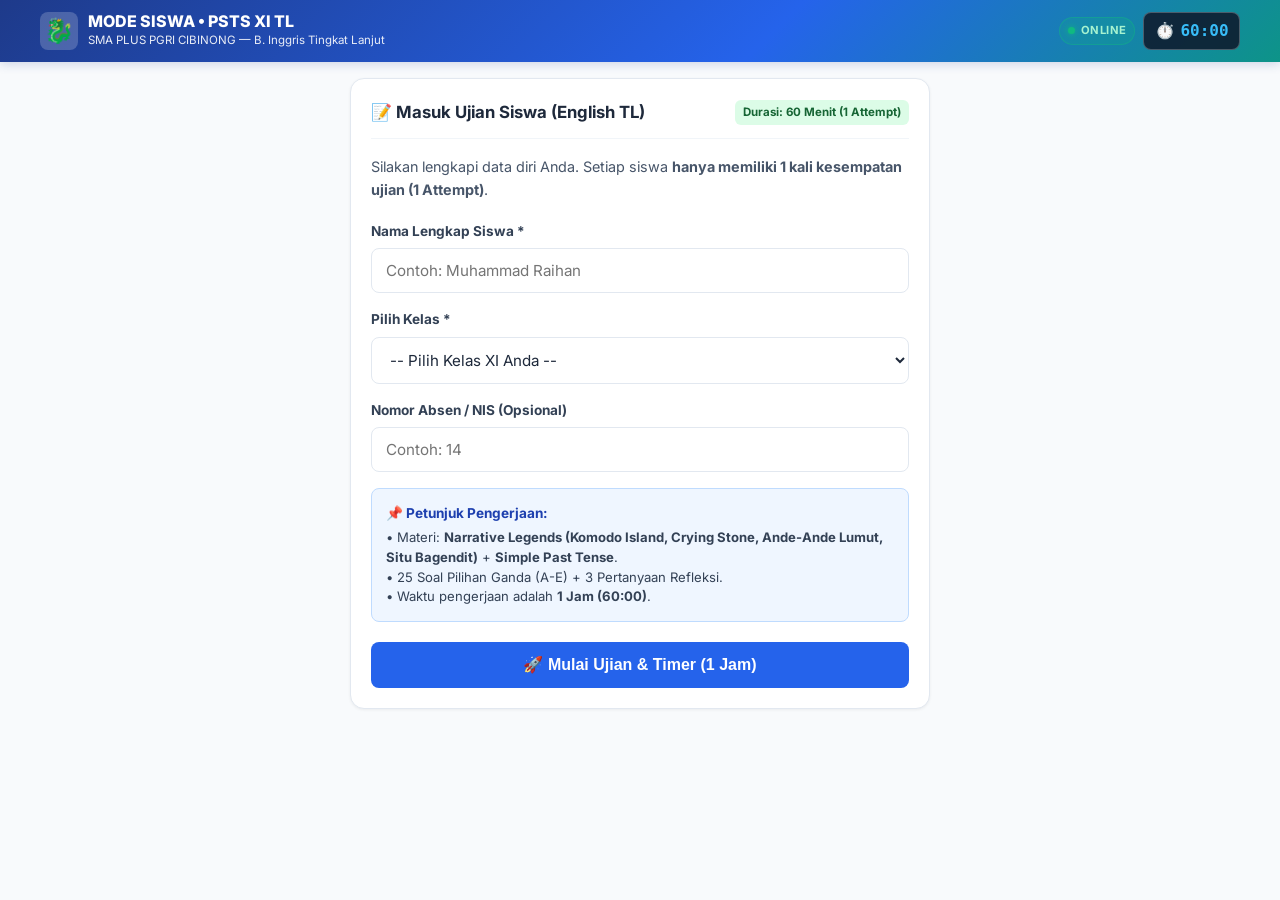
==== student.html @ 9cab7a44 "Deploy student.html - PSTS XI English TL" ====
<!DOCTYPE html>
<html lang="id">
<head>
    <meta charset="UTF-8">
    <meta name="viewport" content="width=device-width, initial-scale=1.0, maximum-scale=1.0, user-scalable=no">
    <title>MODE SISWA - PSTS Bahasa Inggris Tingkat Lanjut Kelas XI</title>
    <link rel="preconnect" href="https://fonts.googleapis.com">
    <link rel="preconnect" href="https://fonts.gstatic.com" crossorigin>
    <link href="https://fonts.googleapis.com/css2?family=Inter:wght@400;500;600;700;800&family=Merriweather:ital,wght@0,400;0,700;1,400&display=swap" rel="stylesheet">
    <link rel="stylesheet" href="style.css">
</head>
<body>

    <!-- Header & Timer Bar -->
    <header class="app-header">
        <div class="header-container">
            <div class="brand-section">
                <div class="brand-icon">🐉</div>
                <div class="brand-title">
                    <h1>MODE SISWA • PSTS XI TL</h1>
                    <p>SMA PLUS PGRI CIBINONG — B. Inggris Tingkat Lanjut</p>
                </div>
            </div>

            <div class="header-controls">
                <div class="live-badge">
                    <span class="live-dot"></span>
                    <span>ONLINE</span>
                </div>

                <!-- 1 HOUR COUNTDOWN TIMER -->
                <div id="exam-timer" class="timer-container" title="Sisa Waktu Pengerjaan (1 Jam)">
                    ⏱️ <span id="timer-display">60:00</span>
                </div>
            </div>
        </div>
    </header>

    <div class="main-wrapper">

        <!-- STEP 1: REGISTRATION / IDENTITY FORM (WITH 1-ATTEMPT CHECK) -->
        <section id="step-register" class="card" style="max-width: 580px; margin: 1rem auto;">
            <div class="card-header">
                <h2 class="card-title">📝 Masuk Ujian Siswa (English TL)</h2>
                <span class="badge-tag badge-easy">Durasi: 60 Menit (1 Attempt)</span>
            </div>
            <p style="color: var(--slate-600); margin-bottom: 1.25rem; font-size: 0.9rem;">
                Silakan lengkapi data diri Anda. Setiap siswa <strong>hanya memiliki 1 kali kesempatan ujian (1 Attempt)</strong>.
            </p>

            <div id="attempt-alert-box" style="display: none; background: #fee2e2; border: 1.5px solid #ef4444; color: #991b1b; padding: 0.85rem; border-radius: 8px; margin-bottom: 1rem; font-size: 0.88rem;">
                <!-- Attempt Warning -->
            </div>

            <form id="student-form" onsubmit="handleStartExam(event)">
                <div class="form-group">
                    <label class="form-label" for="student-name">Nama Lengkap Siswa *</label>
                    <input type="text" id="student-name" class="form-control" placeholder="Contoh: Muhammad Raihan" required>
                </div>

                <div class="form-group">
                    <label class="form-label" for="student-class">Pilih Kelas *</label>
                    <select id="student-class" class="form-select" required>
                        <option value="" disabled selected>-- Pilih Kelas XI Anda --</option>
                        <option value="XI INT 1">XI INT 1</option>
                        <option value="XI INT 2">XI INT 2</option>
                        <option value="XI INT 3">XI INT 3</option>
                        <option value="XI INT 4">XI INT 4</option>
                        <option value="XI REGULER 1">XI REGULER 1</option>
                        <option value="XI REGULER 2">XI REGULER 2</option>
                        <option value="XI REGULER 3">XI REGULER 3</option>
                        <option value="XI REGULER 4">XI REGULER 4</option>
                        <option value="XI REGULER 5">XI REGULER 5</option>
                        <option value="XI REGULER 6">XI REGULER 6</option>
                        <option value="XI REGULER 7">XI REGULER 7</option>
                        <option value="XI REGULER 8">XI REGULER 8</option>
                    </select>
                </div>

                <div class="form-group">
                    <label class="form-label" for="student-nis">Nomor Absen / NIS (Opsional)</label>
                    <input type="text" id="student-nis" class="form-control" placeholder="Contoh: 14">
                </div>

                <div style="background: #eff6ff; padding: 0.85rem; border-radius: 8px; margin-bottom: 1.25rem; border: 1px solid #bfdbfe;">
                    <div style="font-weight: 700; color: #1e40af; font-size: 0.85rem; margin-bottom: 0.25rem;">📌 Petunjuk Pengerjaan:</div>
                    <div style="font-size: 0.82rem; color: #334155; line-height: 1.5;">
                        • Materi: <strong>Narrative Legends (Komodo Island, Crying Stone, Ande-Ande Lumut, Situ Bagendit)</strong> + <strong>Simple Past Tense</strong>.<br>
                        • 25 Soal Pilihan Ganda (A-E) + 3 Pertanyaan Refleksi.<br>
                        • Waktu pengerjaan adalah <strong>1 Jam (60:00)</strong>.
                    </div>
                </div>

                <button type="submit" id="btn-start-exam" class="btn btn-primary" style="width: 100%; padding: 0.85rem; font-size: 1rem;">
                    🚀 Mulai Ujian & Timer (1 Jam)
                </button>
            </form>
        </section>

        <!-- STEP 2: EXAM WORKSPACE (QUESTIONS & REFLECTIONS) -->
        <section id="step-exam" style="display: none;">
            
            <div style="display: flex; justify-content: space-between; align-items: center; background: var(--white); padding: 0.6rem 0.9rem; border-radius: var(--radius-md); margin-bottom: 0.75rem; border: 1px solid var(--slate-200); font-size: 0.85rem;">
                <div>
                    <span style="font-weight: 800; color: var(--primary);" id="display-student-name">Nama</span> • 
                    <span class="badge-tag badge-easy" id="display-student-class">Kelas</span>
                </div>
                <div style="font-weight: 700; color: var(--slate-600);">
                    Progres: <span id="progress-indicator" style="color: var(--primary);">0/25 (0%)</span>
                </div>
            </div>

            <!-- Tab Switcher -->
            <div class="tab-nav">
                <button class="tab-btn active" id="tab-btn-questions" onclick="switchStudentTab('questions')">
                    📝 SOAL (25)
                    <span class="tab-badge" id="answered-count-badge">0/25</span>
                </button>
                <button class="tab-btn" id="tab-btn-reflections" onclick="switchStudentTab('reflections')">
                    💭 REFLEKSI (3)
                    <span class="tab-badge" id="reflections-count-badge">0/3</span>
                </button>
            </div>

            <!-- TAB 1: QUESTIONS WORKSPACE -->
            <div id="student-tab-questions" class="tab-content active">

                <!-- Mobile Passage Toggle Bar -->
                <div class="mobile-passage-toggle" id="mobile-passage-toggle" onclick="toggleMobilePassage()">
                    <span>📖 <span id="mobile-passage-btn-text">Buka Cerita Legenda</span></span>
                    <span id="mobile-passage-icon">▼</span>
                </div>

                <div class="exam-layout">
                    
                    <!-- Reading Passage Card -->
                    <div class="passage-card" id="passage-card-element">
                        <div style="display: flex; justify-content: space-between; align-items: center; margin-bottom: 0.35rem;">
                            <span class="passage-category" id="passage-category-tag">Narrative Text</span>
                            <span style="font-size: 0.75rem; font-weight: 600; color: var(--slate-400);" id="passage-rel-tag">Rujukan Soal</span>
                        </div>
                        <h2 class="passage-title" id="passage-title">Judul Teks</h2>
                        <div class="passage-body" id="passage-body">
                            <!-- Injected passage -->
                        </div>
                    </div>

                    <!-- Question & Options Card -->
                    <div class="question-container">
                        <div class="q-header">
                            <span class="q-badge" id="q-number-badge">Soal #1 dari 25</span>
                            <span class="skill-tag" id="q-skill-badge">Skill</span>
                        </div>

                        <div class="q-text" id="q-text-content">
                            <!-- Question text -->
                        </div>

                        <div class="options-list" id="options-container">
                            <!-- Options A-E -->
                        </div>

                        <!-- Desktop Question Nav Buttons -->
                        <div class="q-nav-buttons" style="margin-top: 1.25rem;">
                            <button class="btn btn-secondary" id="btn-prev-q" onclick="navigateQuestion(-1)">
                                ⬅️ Sebelumnya
                            </button>
                            <button class="btn btn-primary" id="btn-next-q" onclick="navigateQuestion(1)">
                                Berikutnya ➡️
                            </button>
                        </div>
                    </div>

                    <!-- Desktop Question Palette -->
                    <div class="palette-column">
                        <div class="palette-card">
                            <h3 style="font-size: 0.9rem; font-weight: 700; color: var(--slate-800); margin-bottom: 0.2rem;">
                                🧭 Nomor Soal (1–25)
                            </h3>
                            <div class="palette-grid" id="palette-grid-desktop">
                                <!-- 25 buttons -->
                            </div>
                            <hr style="border: none; border-top: 1px solid var(--slate-200); margin: 1rem 0;">
                            <button class="btn btn-success" style="width: 100%;" onclick="switchStudentTab('reflections')">
                                Ke Refleksi (3) ➡️
                            </button>
                        </div>
                    </div>

                </div>
            </div>

            <!-- TAB 2: REFLECTIONS WORKSPACE -->
            <div id="student-tab-reflections" class="tab-content">
                <div class="card" style="max-width: 800px; margin: 0 auto;">
                    <div class="card-header">
                        <h2 class="card-title">💭 3 Pertanyaan Refleksi Diri</h2>
                        <span class="badge-tag badge-medium">Wajib Diisi</span>
                    </div>
                    <p style="color: var(--slate-600); margin-bottom: 1.25rem; font-size: 0.88rem;">
                        Tuliskan tanggapan refleksi Anda secara jujur dan mendalam pada kolom berikut:
                    </p>

                    <div id="reflections-form-container">
                        <!-- 3 Prompts -->
                    </div>

                    <div style="display: flex; justify-content: space-between; align-items: center; margin-top: 1.5rem; flex-wrap: wrap; gap: 0.75rem;">
                        <button class="btn btn-secondary" onclick="switchStudentTab('questions')">
                            ⬅️ Kembali ke Soal
                        </button>
                        <button class="btn btn-success" style="padding: 0.85rem 1.75rem; font-size: 1rem;" onclick="openSubmitConfirmModal()">
                            ✅ Selesai & Kirim Ujian
                        </button>
                    </div>
                </div>
            </div>

            <!-- MOBILE FIXED BOTTOM NAVIGATION BAR -->
            <div class="mobile-bottom-bar" id="mobile-bottom-bar">
                <button class="btn btn-secondary" style="padding: 0.55rem 0.9rem; font-size: 0.85rem;" onclick="navigateQuestion(-1)">
                    ⬅️ Prev
                </button>
                <button class="btn btn-outline" style="padding: 0.55rem 0.9rem; font-size: 0.85rem; font-weight: 800; border-color: var(--primary); color: var(--primary);" onclick="openMobilePaletteModal()">
                    🧭 <span id="mobile-q-indicator">No. 1/25</span> ☰
                </button>
                <button class="btn btn-primary" style="padding: 0.55rem 0.9rem; font-size: 0.85rem;" id="btn-mobile-next" onclick="navigateQuestion(1)">
                    Next ➡️
                </button>
            </div>

        </section>

        <!-- STEP 3: SCORECARD / SUBMISSION COMPLETE -->
        <section id="step-result" style="display: none; max-width: 650px; margin: 1.5rem auto;">
            <div class="score-banner">
                <div style="font-size: 2.2rem; margin-bottom: 0.35rem;">🎉</div>
                <h1 style="font-size: 1.5rem; font-weight: 800;">Ujian Berhasil Terkirim!</h1>
                <p style="opacity: 0.9; font-size: 0.88rem;">Jawaban Anda telah tersimpan secara <strong>Permanen Realtime</strong> di Mode Guru.</p>

                <div class="score-circle">
                    <span class="score-num" id="res-score-val">0</span>
                    <span class="score-label">Skor (0-100)</span>
                </div>

                <div style="font-size: 1rem; font-weight: 700;" id="res-correct-count">
                    Benar: 0 / 25 Soal
                </div>
            </div>

            <div class="card">
                <h3 style="font-size: 1rem; font-weight: 700; margin-bottom: 0.75rem; color: var(--slate-800);">
                    📋 Bukti Pengiriman Ujian
                </h3>
                <table class="data-table" style="margin-bottom: 1.25rem;">
                    <tbody>
                        <tr><td style="font-weight:700;">Nama Siswa</td><td id="res-name">-</td></tr>
                        <tr><td style="font-weight:700;">Kelas</td><td id="res-class">-</td></tr>
                        <tr><td style="font-weight:700;">Waktu Pengerjaan</td><td id="res-time">-</td></tr>
                        <tr><td style="font-weight:700;">Status</td><td><span class="badge-tag badge-easy">✅ Terkirim Permanen ke Cloud Guru</span></td></tr>
                    </tbody>
                </table>

                <div style="display: flex; gap: 0.75rem; flex-wrap: wrap;">
                    <button class="btn btn-primary" onclick="window.print()">
                        🖨️ Cetak / Simpan PDF
                    </button>
                    <a href="index.html" class="btn btn-outline">
                        🏠 Halaman Utama
                    </a>
                </div>
            </div>
        </section>

    </div>

    <!-- MODAL MOBILE PALETTE (BOTTOM SHEET) -->
    <div id="modal-mobile-palette" class="modal-backdrop">
        <div class="modal-content" style="max-width: 450px;">
            <button class="modal-close" onclick="closeMobilePaletteModal()">&times;</button>
            <h3 style="font-size: 1.1rem; font-weight: 800; color: var(--slate-800); margin-bottom: 0.35rem;">
                🧭 Daftar Nomor Soal (1–25)
            </h3>
            <p style="font-size: 0.8rem; color: var(--slate-500); margin-bottom: 1rem;">
                Ketuk nomor soal untuk langsung menuju ke soal tersebut:
            </p>
            <div class="palette-grid" id="palette-grid-mobile">
                <!-- Mobile 25 buttons -->
            </div>
            <hr style="border: none; border-top: 1px solid var(--slate-200); margin: 1.25rem 0 1rem;">
            <button class="btn btn-success" style="width: 100%;" onclick="closeMobilePaletteModal(); switchStudentTab('reflections');">
                Ke Lembar Refleksi (3 Soal) ➡️
            </button>
        </div>
    </div>

    <!-- MODAL CONFIRM SUBMIT -->
    <div id="modal-confirm" class="modal-backdrop">
        <div class="modal-content" style="max-width: 460px;">
            <button class="modal-close" onclick="closeSubmitConfirmModal()">&times;</button>
            <h3 style="font-size: 1.15rem; font-weight: 800; color: var(--slate-800); margin-bottom: 0.5rem;">
                ⚠️ Konfirmasi Kirim Jawaban
            </h3>
            <p style="font-size: 0.88rem; color: var(--slate-600); margin-bottom: 1rem;">
                Setiap siswa hanya memiliki <strong>1 kali kesempatan kirim (1 Attempt)</strong>. Apakah Anda yakin ingin mengirim seluruh jawaban sekarang?
            </p>
            <div id="modal-check-summary" style="background: var(--slate-100); padding: 0.85rem; border-radius: 8px; margin-bottom: 1.25rem; font-size: 0.85rem;">
                <!-- Summary items -->
            </div>
            <div style="display: flex; justify-content: flex-end; gap: 0.5rem;">
                <button class="btn btn-secondary" onclick="closeSubmitConfirmModal()">Periksa Lagi</button>
                <button class="btn btn-success" id="btn-final-submit" onclick="executeSubmitExam()">Ya, Kirim Sekarang</button>
            </div>
        </div>
    </div>

    <!-- SCRIPTS -->
    <script src="data.js"></script>
    <script src="sync.js"></script>
    <script>
        let currentStudent = { name: "", studentClass: "", studentId: "" };
        let studentAnswers = {};
        let studentReflections = { ref1: "", ref2: "", ref3: "" };
        let currentQIndex = 0;
        let timerInterval = null;
        let remainingSeconds = SYNC_CONFIG.EXAM_DURATION_SECONDS;
        let timeSpentSeconds = 0;
        let isMobilePassageOpen = true;

        async function handleStartExam(e) {
            e.preventDefault();
            const name = document.getElementById('student-name').value.trim();
            const sClass = document.getElementById('student-class').value;
            const nis = document.getElementById('student-nis').value.trim();

            if (!name || !sClass) {
                alert("Harap isi Nama Lengkap dan pilih Kelas terlebih dahulu!");
                return;
            }

            const btn = document.getElementById('btn-start-exam');
            btn.disabled = true;
            btn.innerText = "Memeriksa Status Ujian...";

            const existingAttempt = await syncEngine.checkExistingAttempt(name, sClass);
            if (existingAttempt) {
                const alertBox = document.getElementById('attempt-alert-box');
                alertBox.style.display = 'block';
                alertBox.innerHTML = `
                    <strong>⚠️ Perhatian: Ujian Sudah Pernah Diselesaikan!</strong><br>
                    Siswa bernama <strong>${existingAttempt.name}</strong> (${existingAttempt.studentClass}) telah tercatat menyelesaikan ujian ini pada <em>${new Date(existingAttempt.timestamp).toLocaleString('id-ID')}</em> dengan skor <strong>${existingAttempt.score}</strong>.<br>
                    Setiap siswa hanya diberikan <strong>1 kali kesempatan (1 Attempt)</strong>.
                `;
                btn.disabled = false;
                btn.innerText = "🚀 Mulai Ujian & Timer (1 Jam)";
                return;
            }

            currentStudent = { name, studentClass: sClass, studentId: nis };

            document.getElementById('display-student-name').innerText = name;
            document.getElementById('display-student-class').innerText = sClass;

            document.getElementById('step-register').style.display = 'none';
            document.getElementById('step-exam').style.display = 'block';

            renderPalettes();
            renderQuestion(0);
            renderReflectionsForm();
            startTimer();
        }

        function startTimer() {
            const savedTimer = localStorage.getItem(SYNC_CONFIG.TIMER_KEY);
            if (savedTimer) {
                const parsed = parseInt(savedTimer, 10);
                if (!isNaN(parsed) && parsed > 0 && parsed <= SYNC_CONFIG.EXAM_DURATION_SECONDS) {
                    remainingSeconds = parsed;
                }
            }

            updateTimerDisplay();

            timerInterval = setInterval(() => {
                remainingSeconds--;
                timeSpentSeconds++;
                localStorage.setItem(SYNC_CONFIG.TIMER_KEY, remainingSeconds.toString());
                updateTimerDisplay();

                if (remainingSeconds <= 0) {
                    clearInterval(timerInterval);
                    alert("⏰ Waktu ujian 1 Jam telah habis! Jawaban Anda akan otomatis dikirimkan.");
                    executeSubmitExam();
                }
            }, 1000);
        }

        function updateTimerDisplay() {
            const mins = Math.floor(remainingSeconds / 60);
            const secs = remainingSeconds % 60;
            const formatted = `${mins.toString().padStart(2, '0')}:${secs.toString().padStart(2, '0')}`;
            const displayEl = document.getElementById('timer-display');
            const timerBox = document.getElementById('exam-timer');
            
            if (displayEl) displayEl.innerText = formatted;

            if (timerBox) {
                if (remainingSeconds <= 300) {
                    timerBox.className = 'timer-container danger';
                } else if (remainingSeconds <= 900) {
                    timerBox.className = 'timer-container warning';
                } else {
                    timerBox.className = 'timer-container';
                }
            }
        }

        function switchStudentTab(tab) {
            document.querySelectorAll('.tab-btn').forEach(b => b.classList.remove('active'));
            document.querySelectorAll('.tab-content').forEach(c => c.classList.remove('active'));

            const bottomBar = document.getElementById('mobile-bottom-bar');

            if (tab === 'questions') {
                document.getElementById('tab-btn-questions').classList.add('active');
                document.getElementById('student-tab-questions').classList.add('active');
                if (bottomBar) bottomBar.style.display = 'flex';
            } else {
                document.getElementById('tab-btn-reflections').classList.add('active');
                document.getElementById('student-tab-reflections').classList.add('active');
                if (bottomBar) bottomBar.style.display = 'none';
            }
        }

        function toggleMobilePassage() {
            const passCard = document.getElementById('passage-card-element');
            const icon = document.getElementById('mobile-passage-icon');
            isMobilePassageOpen = !isMobilePassageOpen;

            if (isMobilePassageOpen) {
                passCard.classList.remove('collapsed-mobile');
                icon.innerText = "▲";
                document.getElementById('mobile-passage-btn-text').innerText = "Tutup Cerita Legenda";
            } else {
                passCard.classList.add('collapsed-mobile');
                icon.innerText = "▼";
                document.getElementById('mobile-passage-btn-text').innerText = "Buka Cerita Legenda";
            }
        }

        function renderPalettes() {
            ['palette-grid-desktop', 'palette-grid-mobile'].forEach(gridId => {
                const grid = document.getElementById(gridId);
                if (!grid) return;
                grid.innerHTML = '';
                QUESTIONS_DATA.forEach((q, idx) => {
                    const btn = document.createElement('button');
                    btn.className = `pal-btn ${studentAnswers[q.id] ? 'answered' : ''} ${idx === currentQIndex ? 'current' : ''}`;
                    btn.id = `${gridId}-btn-${q.id}`;
                    btn.innerText = q.id;
                    btn.onclick = () => {
                        renderQuestion(idx);
                        closeMobilePaletteModal();
                    };
                    grid.appendChild(btn);
                });
            });
            updateProgressStats();
        }

        function renderQuestion(index) {
            currentQIndex = index;
            const q = QUESTIONS_DATA[index];

            document.getElementById('q-number-badge').innerText = `Soal #${q.id} dari 25`;
            document.getElementById('q-skill-badge').innerText = `${q.level} • ${q.skill}`;
            document.getElementById('q-text-content').innerText = q.question;
            document.getElementById('mobile-q-indicator').innerText = `No. ${q.id}/25`;

            const passCard = document.getElementById('passage-card-element');
            const toggleBar = document.getElementById('mobile-passage-toggle');

            if (q.passageId && PASSAGES[q.passageId]) {
                const p = PASSAGES[q.passageId];
                document.getElementById('passage-category-tag').innerText = p.category;
                document.getElementById('passage-title').innerText = p.title;
                document.getElementById('passage-rel-tag').innerText = `Rujukan Soal #${q.id}`;
                
                const paragraphs = p.content.split('\n\n').map(par => `<p>${par.replace(/\n/g, '<br>')}</p>`).join('');
                document.getElementById('passage-body').innerHTML = paragraphs;
                
                passCard.style.display = 'block';
                toggleBar.style.display = 'flex';
                document.getElementById('mobile-passage-btn-text').innerText = `Legenda: ${p.title}`;
            } else {
                passCard.style.display = 'none';
                toggleBar.style.display = 'none';
            }

            const optContainer = document.getElementById('options-container');
            optContainer.innerHTML = '';

            ['A', 'B', 'C', 'D', 'E'].forEach(optKey => {
                if (q.options[optKey]) {
                    const optDiv = document.createElement('div');
                    const isSelected = studentAnswers[q.id] === optKey;
                    optDiv.className = `option-item ${isSelected ? 'selected' : ''}`;
                    optDiv.onclick = () => selectOption(q.id, optKey);

                    optDiv.innerHTML = `
                        <div class="option-key">${optKey}</div>
                        <div class="option-label">${q.options[optKey]}</div>
                    `;
                    optContainer.appendChild(optDiv);
                }
            });

            document.getElementById('btn-prev-q').disabled = index === 0;
            const nextLabel = index === QUESTIONS_DATA.length - 1 ? "Ke Refleksi (3) ➡️" : "Berikutnya ➡️";
            document.getElementById('btn-next-q').innerText = nextLabel;
            document.getElementById('btn-mobile-next').innerText = index === QUESTIONS_DATA.length - 1 ? "Refleksi ➡️" : "Next ➡️";

            document.querySelectorAll('.pal-btn').forEach((btn) => {
                const qNum = parseInt(btn.innerText, 10);
                btn.classList.toggle('current', qNum === (index + 1));
            });

            window.scrollTo({ top: 0, behavior: 'smooth' });
        }

        function selectOption(qId, optKey) {
            studentAnswers[qId] = optKey;
            
            const currentQ = QUESTIONS_DATA[currentQIndex];
            if (currentQ.id === qId) {
                renderQuestion(currentQIndex);
            }

            ['palette-grid-desktop', 'palette-grid-mobile'].forEach(gridId => {
                const palBtn = document.getElementById(`${gridId}-btn-${qId}`);
                if (palBtn) palBtn.classList.add('answered');
            });

            updateProgressStats();
        }

        function navigateQuestion(delta) {
            const nextIdx = currentQIndex + delta;
            if (nextIdx >= 0 && nextIdx < QUESTIONS_DATA.length) {
                renderQuestion(nextIdx);
            } else if (nextIdx >= QUESTIONS_DATA.length) {
                switchStudentTab('reflections');
            }
        }

        function openMobilePaletteModal() {
            document.getElementById('modal-mobile-palette').classList.add('open');
        }

        function closeMobilePaletteModal() {
            document.getElementById('modal-mobile-palette').classList.remove('open');
        }

        function updateProgressStats() {
            const answeredCount = Object.keys(studentAnswers).length;
            const pct = Math.round((answeredCount / 25) * 100);
            
            document.getElementById('answered-count-badge').innerText = `${answeredCount}/25`;
            document.getElementById('progress-indicator').innerText = `${answeredCount}/25 (${pct}%)`;

            let filledRef = 0;
            if (studentReflections.ref1 && studentReflections.ref1.trim().length > 3) filledRef++;
            if (studentReflections.ref2 && studentReflections.ref2.trim().length > 3) filledRef++;
            if (studentReflections.ref3 && studentReflections.ref3.trim().length > 3) filledRef++;
            document.getElementById('reflections-count-badge').innerText = `${filledRef}/3`;
        }

        function renderReflectionsForm() {
            const container = document.getElementById('reflections-form-container');
            container.innerHTML = '';

            REFLECTIONS_DATA.forEach((ref, idx) => {
                const box = document.createElement('div');
                box.className = 'reflection-box';
                box.innerHTML = `
                    <div class="ref-title">Refleksi ${idx + 1}: ${ref.title}</div>
                    <div class="ref-q">${ref.question}</div>
                    <textarea class="ref-textarea" id="input-${ref.id}" placeholder="${ref.placeholder}" oninput="saveReflection('${ref.id}', this.value)">${studentReflections[ref.id] || ''}</textarea>
                `;
                container.appendChild(box);
            });
        }

        function saveReflection(refId, val) {
            studentReflections[refId] = val;
            updateProgressStats();
        }

        function openSubmitConfirmModal() {
            const answeredCount = Object.keys(studentAnswers).length;
            const missingQ = 25 - answeredCount;
            let refCount = 0;
            if (studentReflections.ref1 && studentReflections.ref1.trim()) refCount++;
            if (studentReflections.ref2 && studentReflections.ref2.trim()) refCount++;
            if (studentReflections.ref3 && studentReflections.ref3.trim()) refCount++;

            let summaryHtml = `
                <div>• Soal Terjawab: <strong>${answeredCount} / 25</strong> ${missingQ > 0 ? `<span style="color:var(--danger); font-weight:700;">(${missingQ} belum dijawab!)</span>` : '✅'}</div>
                <div style="margin-top:0.35rem;">• Refleksi Terisi: <strong>${refCount} / 3</strong></div>
            `;

            document.getElementById('modal-check-summary').innerHTML = summaryHtml;
            document.getElementById('modal-confirm').classList.add('open');
        }

        function closeSubmitConfirmModal() {
            document.getElementById('modal-confirm').classList.remove('open');
        }

        async function executeSubmitExam() {
            closeSubmitConfirmModal();
            clearInterval(timerInterval);
            localStorage.removeItem(SYNC_CONFIG.TIMER_KEY);

            let correctCount = 0;
            const itemResults = {};

            QUESTIONS_DATA.forEach(q => {
                const ans = studentAnswers[q.id];
                const isCorrect = ans === q.correctAnswer;
                if (isCorrect) correctCount++;
                itemResults[q.id] = isCorrect;
            });

            const score = Math.round((correctCount / QUESTIONS_DATA.length) * 100);
            const minutesUsed = Math.floor(timeSpentSeconds / 60);
            const secondsUsed = timeSpentSeconds % 60;
            const timeSpentStr = `${minutesUsed}m ${secondsUsed}s`;

            const submission = {
                name: currentStudent.name,
                studentClass: currentStudent.studentClass,
                studentId: currentStudent.studentId,
                answers: studentAnswers,
                correctCount: correctCount,
                totalQuestions: 25,
                score: score,
                itemResults: itemResults,
                reflections: studentReflections,
                timeSpent: timeSpentStr
            };

            await syncEngine.submitExam(submission);

            document.getElementById('step-exam').style.display = 'none';
            document.getElementById('step-result').style.display = 'block';
            const bottomBar = document.getElementById('mobile-bottom-bar');
            if (bottomBar) bottomBar.style.display = 'none';

            document.getElementById('res-score-val').innerText = score;
            document.getElementById('res-correct-count').innerText = `Benar: ${correctCount} / 25 Soal (${score}%)`;
            document.getElementById('res-name').innerText = currentStudent.name;
            document.getElementById('res-class').innerText = currentStudent.studentClass;
            document.getElementById('res-time').innerText = timeSpentStr;
        }
    </script>
</body>
</html>
---- style.css ----
/* ===================================================
   PSTS XI BAHASA INGGRIS TINGKAT LANJUT (TL) - MOBILE-FIRST STYLES
   SMA PLUS PGRI CIBINONG
   =================================================== */

:root {
    --primary: #2563eb;
    --primary-hover: #1d4ed8;
    --primary-light: #eff6ff;
    --secondary: #0d9488;
    --secondary-light: #f0fdfa;
    --accent: #f59e0b;
    --success: #10b981;
    --danger: #ef4444;
    --dark: #0f172a;
    --slate-800: #1e293b;
    --slate-700: #334155;
    --slate-600: #475569;
    --slate-400: #94a3b8;
    --slate-200: #e2e8f0;
    --slate-100: #f1f5f9;
    --slate-50: #f8fafc;
    --white: #ffffff;
    
    --radius-sm: 8px;
    --radius-md: 14px;
    --radius-lg: 20px;
    --shadow-sm: 0 1px 3px rgba(0,0,0,0.06);
    --shadow-md: 0 4px 12px rgba(0,0,0,0.08);
    --shadow-lg: 0 10px 25px -5px rgba(0,0,0,0.1);
    --font-sans: 'Inter', -apple-system, BlinkMacSystemFont, 'Segoe UI', Roboto, sans-serif;
    --font-serif: 'Merriweather', Georgia, serif;
}

* {
    margin: 0;
    padding: 0;
    box-sizing: border-box;
}

body {
    font-family: var(--font-sans);
    background-color: #f8fafc;
    color: var(--slate-800);
    line-height: 1.6;
    -webkit-font-smoothing: antialiased;
    padding-bottom: 70px;
}

.app-header {
    background: linear-gradient(135deg, #1e3a8a 0%, #2563eb 60%, #0d9488 100%);
    color: var(--white);
    padding: 0.75rem 1rem;
    box-shadow: 0 2px 10px rgba(30, 58, 138, 0.2);
    position: sticky;
    top: 0;
    z-index: 100;
}

.header-container {
    max-width: 1200px;
    margin: 0 auto;
    display: flex;
    justify-content: space-between;
    align-items: center;
    gap: 0.5rem;
}

.brand-section {
    display: flex;
    align-items: center;
    gap: 0.6rem;
}

.brand-icon {
    font-size: 1.5rem;
    background: rgba(255, 255, 255, 0.2);
    width: 38px;
    height: 38px;
    display: flex;
    align-items: center;
    justify-content: center;
    border-radius: var(--radius-sm);
    flex-shrink: 0;
}

.brand-title h1 {
    font-size: 1rem;
    font-weight: 800;
    line-height: 1.2;
}

.brand-title p {
    font-size: 0.72rem;
    opacity: 0.9;
}

.header-controls {
    display: flex;
    align-items: center;
    gap: 0.5rem;
}

.live-badge {
    display: inline-flex;
    align-items: center;
    gap: 0.35rem;
    background: rgba(16, 185, 129, 0.2);
    color: #a7f3d0;
    border: 1px solid rgba(16, 185, 129, 0.4);
    padding: 0.25rem 0.5rem;
    border-radius: 9999px;
    font-size: 0.7rem;
    font-weight: 700;
    letter-spacing: 0.04em;
}

.live-dot {
    width: 7px;
    height: 7px;
    background-color: #10b981;
    border-radius: 50%;
    box-shadow: 0 0 6px #10b981;
    animation: pulse 1.5s infinite;
}

@keyframes pulse {
    0%, 100% { transform: scale(1); opacity: 1; }
    50% { transform: scale(1.3); opacity: 0.7; }
}

.timer-container {
    display: flex;
    align-items: center;
    gap: 0.35rem;
    background: rgba(15, 23, 42, 0.85);
    border: 1px solid rgba(255, 255, 255, 0.25);
    padding: 0.3rem 0.65rem;
    border-radius: 8px;
    font-family: monospace;
    font-size: 1rem;
    font-weight: 800;
    color: #38bdf8;
}

.timer-container.warning { color: #facc15; border-color: #facc15; }
.timer-container.danger { color: #f87171; border-color: #f87171; animation: pulse 1s infinite; }

.main-wrapper {
    max-width: 1200px;
    margin: 1rem auto;
    padding: 0 0.75rem;
}

.tab-nav {
    display: flex;
    gap: 0.4rem;
    background: var(--white);
    padding: 0.35rem;
    border-radius: var(--radius-md);
    box-shadow: var(--shadow-sm);
    margin-bottom: 1rem;
}

.tab-btn {
    flex: 1;
    padding: 0.65rem 0.75rem;
    border: none;
    background: transparent;
    border-radius: var(--radius-sm);
    font-size: 0.88rem;
    font-weight: 700;
    color: var(--slate-600);
    cursor: pointer;
    display: flex;
    align-items: center;
    justify-content: center;
    gap: 0.4rem;
    transition: all 0.2s ease;
}

.tab-btn.active {
    background: var(--primary);
    color: var(--white);
    box-shadow: 0 2px 8px rgba(37, 99, 235, 0.25);
}

.tab-badge {
    background: rgba(255, 255, 255, 0.25);
    padding: 0.1rem 0.45rem;
    border-radius: 9999px;
    font-size: 0.72rem;
}

.tab-btn:not(.active) .tab-badge {
    background: var(--slate-200);
    color: var(--slate-700);
}

.tab-content { display: none; }
.tab-content.active { display: block; animation: fadeIn 0.25s ease; }

@keyframes fadeIn {
    from { opacity: 0; transform: translateY(4px); }
    to { opacity: 1; transform: translateY(0); }
}

.card {
    background: var(--white);
    border-radius: var(--radius-md);
    box-shadow: var(--shadow-sm);
    border: 1px solid var(--slate-200);
    padding: 1.25rem;
    margin-bottom: 1rem;
}

.card-header {
    display: flex;
    justify-content: space-between;
    align-items: center;
    border-bottom: 1px solid var(--slate-100);
    padding-bottom: 0.75rem;
    margin-bottom: 1rem;
    flex-wrap: wrap;
    gap: 0.5rem;
}

.card-title {
    font-size: 1.05rem;
    font-weight: 700;
    color: var(--slate-800);
    display: flex;
    align-items: center;
    gap: 0.4rem;
}

.form-group { margin-bottom: 1rem; }
.form-label { display: block; font-size: 0.85rem; font-weight: 700; color: var(--slate-700); margin-bottom: 0.35rem; }
.form-control, .form-select {
    width: 100%;
    padding: 0.75rem 0.9rem;
    border: 1.5px solid var(--slate-200);
    border-radius: var(--radius-sm);
    font-family: inherit;
    font-size: 0.95rem;
    color: var(--slate-800);
    background: var(--white);
}
.form-control:focus, .form-select:focus {
    outline: none;
    border-color: var(--primary);
    box-shadow: 0 0 0 3px rgba(37, 99, 235, 0.15);
}

@media (min-width: 900px) {
    .exam-layout {
        display: grid;
        grid-template-columns: 1.1fr 1fr 260px;
        gap: 1.25rem;
        align-items: start;
    }

    .passage-card {
        position: sticky;
        top: 4.5rem;
        max-height: calc(100vh - 6rem);
        overflow-y: auto;
    }

    .mobile-passage-toggle {
        display: none !important;
    }

    .mobile-bottom-bar {
        display: none !important;
    }
}

@media (max-width: 899px) {
    .exam-layout {
        display: flex;
        flex-direction: column;
        gap: 0.75rem;
    }

    .palette-column {
        display: none;
    }

    .mobile-passage-toggle {
        display: flex !important;
        align-items: center;
        justify-content: space-between;
        background: #eff6ff;
        border: 1.5px solid #bfdbfe;
        color: #1e40af;
        padding: 0.75rem 1rem;
        border-radius: var(--radius-sm);
        cursor: pointer;
        font-weight: 700;
        font-size: 0.92rem;
        margin-bottom: 0.5rem;
        user-select: none;
    }

    .mobile-passage-toggle:active {
        background: #dbeafe;
    }

    .passage-card {
        border-left: 4px solid var(--primary);
        padding: 1rem;
        margin-bottom: 0.5rem;
        transition: all 0.3s ease;
    }

    .passage-card.collapsed-mobile {
        display: none;
    }

    .mobile-bottom-bar {
        position: fixed;
        bottom: 0;
        left: 0;
        right: 0;
        background: #ffffff;
        border-top: 1.5px solid #cbd5e1;
        padding: 0.6rem 0.85rem;
        display: flex;
        justify-content: space-between;
        align-items: center;
        gap: 0.5rem;
        z-index: 99;
        box-shadow: 0 -4px 15px rgba(0,0,0,0.08);
    }
}

.passage-card {
    background: #ffffff;
    border: 1px solid #cbd5e1;
    border-radius: var(--radius-md);
    padding: 1.25rem;
    box-shadow: var(--shadow-sm);
}

.passage-title {
    font-size: 1.15rem;
    font-weight: 800;
    color: #1e3a8a;
    margin-bottom: 0.2rem;
}

.passage-category {
    font-size: 0.72rem;
    text-transform: uppercase;
    letter-spacing: 0.05em;
    color: var(--secondary);
    font-weight: 700;
    margin-bottom: 0.75rem;
    display: inline-block;
}

.passage-body {
    font-family: var(--font-serif);
    font-size: 0.95rem;
    color: var(--slate-800);
    line-height: 1.75;
}

.passage-body p {
    margin-bottom: 0.85rem;
    text-align: justify;
}

.question-container {
    background: var(--white);
    border: 1px solid var(--slate-200);
    border-radius: var(--radius-md);
    padding: 1.25rem;
    box-shadow: var(--shadow-sm);
}

.q-header {
    display: flex;
    justify-content: space-between;
    align-items: center;
    margin-bottom: 0.85rem;
    padding-bottom: 0.65rem;
    border-bottom: 1px solid var(--slate-100);
}

.q-badge {
    background: var(--primary-light);
    color: var(--primary);
    font-weight: 800;
    font-size: 0.82rem;
    padding: 0.3rem 0.7rem;
    border-radius: 9999px;
}

.skill-tag {
    font-size: 0.72rem;
    font-weight: 700;
    padding: 0.2rem 0.5rem;
    border-radius: 6px;
    background: var(--slate-100);
    color: var(--slate-600);
}

.q-text {
    font-size: 1.02rem;
    font-weight: 600;
    color: var(--slate-800);
    line-height: 1.55;
    margin-bottom: 1.1rem;
    white-space: pre-line;
}

.options-list {
    display: flex;
    flex-direction: column;
    gap: 0.65rem;
}

.option-item {
    display: flex;
    align-items: center;
    gap: 0.85rem;
    padding: 0.85rem 1rem;
    border: 1.5px solid var(--slate-200);
    border-radius: var(--radius-sm);
    cursor: pointer;
    transition: all 0.15s ease;
    background: var(--slate-50);
    user-select: none;
    -webkit-tap-highlight-color: transparent;
}

.option-item:hover, .option-item:active {
    border-color: var(--primary);
    background: var(--primary-light);
}

.option-item.selected {
    border-color: var(--primary);
    background: #dbeafe;
    box-shadow: 0 0 0 2px rgba(37, 99, 235, 0.25);
}

.option-key {
    font-weight: 800;
    font-size: 0.92rem;
    width: 32px;
    height: 32px;
    border-radius: 50%;
    background: var(--white);
    border: 1.5px solid var(--slate-300);
    display: flex;
    align-items: center;
    justify-content: center;
    flex-shrink: 0;
    color: var(--slate-700);
}

.option-item.selected .option-key {
    background: var(--primary);
    border-color: var(--primary);
    color: var(--white);
}

.option-label {
    font-size: 0.95rem;
    color: var(--slate-800);
    flex: 1;
}

.palette-card {
    background: var(--white);
    border-radius: var(--radius-md);
    border: 1px solid var(--slate-200);
    padding: 1.1rem;
    position: sticky;
    top: 4.5rem;
}

.palette-grid {
    display: grid;
    grid-template-columns: repeat(5, 1fr);
    gap: 0.45rem;
    margin-top: 0.85rem;
}

.pal-btn {
    aspect-ratio: 1;
    border: 1px solid var(--slate-300);
    background: var(--slate-50);
    border-radius: 8px;
    font-weight: 700;
    font-size: 0.85rem;
    color: var(--slate-700);
    cursor: pointer;
    display: flex;
    align-items: center;
    justify-content: center;
    transition: all 0.15s ease;
}

.pal-btn.answered {
    background: #10b981;
    border-color: #059669;
    color: var(--white);
}

.pal-btn.current {
    box-shadow: 0 0 0 2px var(--primary);
    border-color: var(--primary);
    font-weight: 800;
}

.btn {
    display: inline-flex;
    align-items: center;
    justify-content: center;
    gap: 0.4rem;
    padding: 0.65rem 1.1rem;
    border-radius: var(--radius-sm);
    font-weight: 700;
    font-size: 0.88rem;
    cursor: pointer;
    border: none;
    transition: all 0.2s ease;
    text-decoration: none;
}

.btn-primary { background: var(--primary); color: var(--white); }
.btn-primary:hover { background: var(--primary-hover); }
.btn-secondary { background: var(--slate-200); color: var(--slate-700); }
.btn-success { background: var(--success); color: var(--white); }
.btn-outline { background: transparent; border: 1.5px solid var(--slate-300); color: var(--slate-700); }

.reflection-box {
    background: #f8fafc;
    border: 1px solid var(--slate-200);
    border-left: 4px solid var(--primary);
    border-radius: var(--radius-sm);
    padding: 1.1rem;
    margin-bottom: 1.25rem;
}

.ref-title { font-size: 0.95rem; font-weight: 700; color: var(--slate-800); margin-bottom: 0.35rem; }
.ref-q { font-size: 0.88rem; color: var(--slate-600); margin-bottom: 0.65rem; }
.ref-textarea {
    width: 100%;
    min-height: 90px;
    padding: 0.65rem 0.85rem;
    border: 1.5px solid var(--slate-200);
    border-radius: var(--radius-sm);
    font-family: inherit;
    font-size: 0.9rem;
}

.pin-lock-overlay {
    position: fixed;
    top: 0; left: 0; right: 0; bottom: 0;
    background: linear-gradient(135deg, #0f172a 0%, #1e293b 100%);
    display: flex;
    align-items: center;
    justify-content: center;
    z-index: 9999;
    padding: 1rem;
}

.pin-card {
    background: var(--white);
    border-radius: var(--radius-lg);
    padding: 2rem 1.5rem;
    max-width: 380px;
    width: 100%;
    text-align: center;
    box-shadow: 0 20px 40px rgba(0,0,0,0.3);
}

.pin-icon { font-size: 3rem; margin-bottom: 0.5rem; }
.pin-input {
    letter-spacing: 0.35em;
    font-size: 1.6rem;
    text-align: center;
    font-weight: 800;
    font-family: monospace;
    padding: 0.75rem;
    margin: 1.25rem 0;
    border: 2px solid var(--slate-300);
    border-radius: var(--radius-sm);
    width: 100%;
}
.pin-input:focus {
    outline: none;
    border-color: var(--primary);
    box-shadow: 0 0 0 3px rgba(37, 99, 235, 0.2);
}

.modal-backdrop {
    position: fixed;
    top: 0; left: 0; right: 0; bottom: 0;
    background: rgba(15, 23, 42, 0.6);
    backdrop-filter: blur(4px);
    display: flex;
    align-items: center;
    justify-content: center;
    z-index: 1000;
    padding: 1rem;
    opacity: 0;
    pointer-events: none;
    transition: all 0.2s ease;
}
.modal-backdrop.open { opacity: 1; pointer-events: auto; }

.modal-content {
    background: var(--white);
    border-radius: var(--radius-lg);
    width: 100%;
    max-width: 600px;
    max-height: 85vh;
    overflow-y: auto;
    padding: 1.5rem;
    position: relative;
}

.modal-close {
    position: absolute;
    top: 1rem; right: 1rem;
    background: var(--slate-100);
    border: none;
    width: 32px; height: 32px;
    border-radius: 50%;
    font-size: 1.2rem;
    cursor: pointer;
}

.data-table { width: 100%; border-collapse: collapse; font-size: 0.88rem; }
.data-table th { background: var(--slate-100); padding: 0.75rem; border-bottom: 1.5px solid var(--slate-200); text-align: left; }
.data-table td { padding: 0.75rem; border-bottom: 1px solid var(--slate-100); }
.badge-tag { display: inline-block; padding: 0.2rem 0.5rem; border-radius: 6px; font-size: 0.72rem; font-weight: 700; }
.badge-easy { background: #dcfce7; color: #166534; }
.badge-medium { background: #fef3c7; color: #92400e; }
.badge-hard { background: #fee2e2; color: #991b1b; }
.badge-correct { background: #10b981; color: var(--white); font-weight: 800; }
.badge-wrong { background: #ef4444; color: var(--white); font-weight: 800; }

.item-table-wrapper { overflow-x: auto; background: var(--white); border-radius: var(--radius-md); border: 1px solid var(--slate-200); }
.stats-grid { display: grid; grid-template-columns: repeat(auto-fit, minmax(180px, 1fr)); gap: 0.75rem; margin-bottom: 1rem; }
.stat-card { background: var(--white); padding: 1rem; border-radius: var(--radius-md); border: 1px solid var(--slate-200); display: flex; align-items: center; gap: 0.75rem; }
.stat-icon { width: 42px; height: 42px; border-radius: 8px; display: flex; align-items: center; justify-content: center; font-size: 1.3rem; }
.stat-blue { background: #eff6ff; color: #2563eb; }
.stat-green { background: #ecfdf5; color: #059669; }
.stat-purple { background: #faf5ff; color: #7c3aed; }
.stat-amber { background: #fffbeb; color: #d97706; }
.stat-val { font-size: 1.4rem; font-weight: 800; line-height: 1.1; }
.stat-label { font-size: 0.72rem; font-weight: 600; color: var(--slate-600); text-transform: uppercase; }

.progress-track { width: 100%; height: 8px; background: #e2e8f0; border-radius: 9999px; overflow: hidden; }
.progress-fill { height: 100%; }

.portal-grid { display: grid; grid-template-columns: repeat(auto-fit, minmax(280px, 1fr)); gap: 1.5rem; max-width: 800px; margin: 1.5rem auto; }
.portal-card { background: var(--white); border-radius: var(--radius-lg); padding: 2rem 1.5rem; text-align: center; box-shadow: var(--shadow-md); text-decoration: none; color: inherit; }
.portal-card:hover { transform: translateY(-4px); }
.portal-icon { font-size: 3rem; margin-bottom: 1rem; }
.score-banner { text-align: center; padding: 2rem 1rem; background: linear-gradient(135deg, #1e3a8a, #3b82f6); color: var(--white); border-radius: var(--radius-lg); margin-bottom: 1.5rem; }
.score-circle { width: 110px; height: 110px; border-radius: 50%; background: rgba(255, 255, 255, 0.2); border: 3px solid var(--white); display: flex; flex-direction: column; align-items: center; justify-content: center; margin: 0.75rem auto; }
.score-num { font-size: 2.2rem; font-weight: 900; line-height: 1; }
.score-label { font-size: 0.7rem; text-transform: uppercase; }
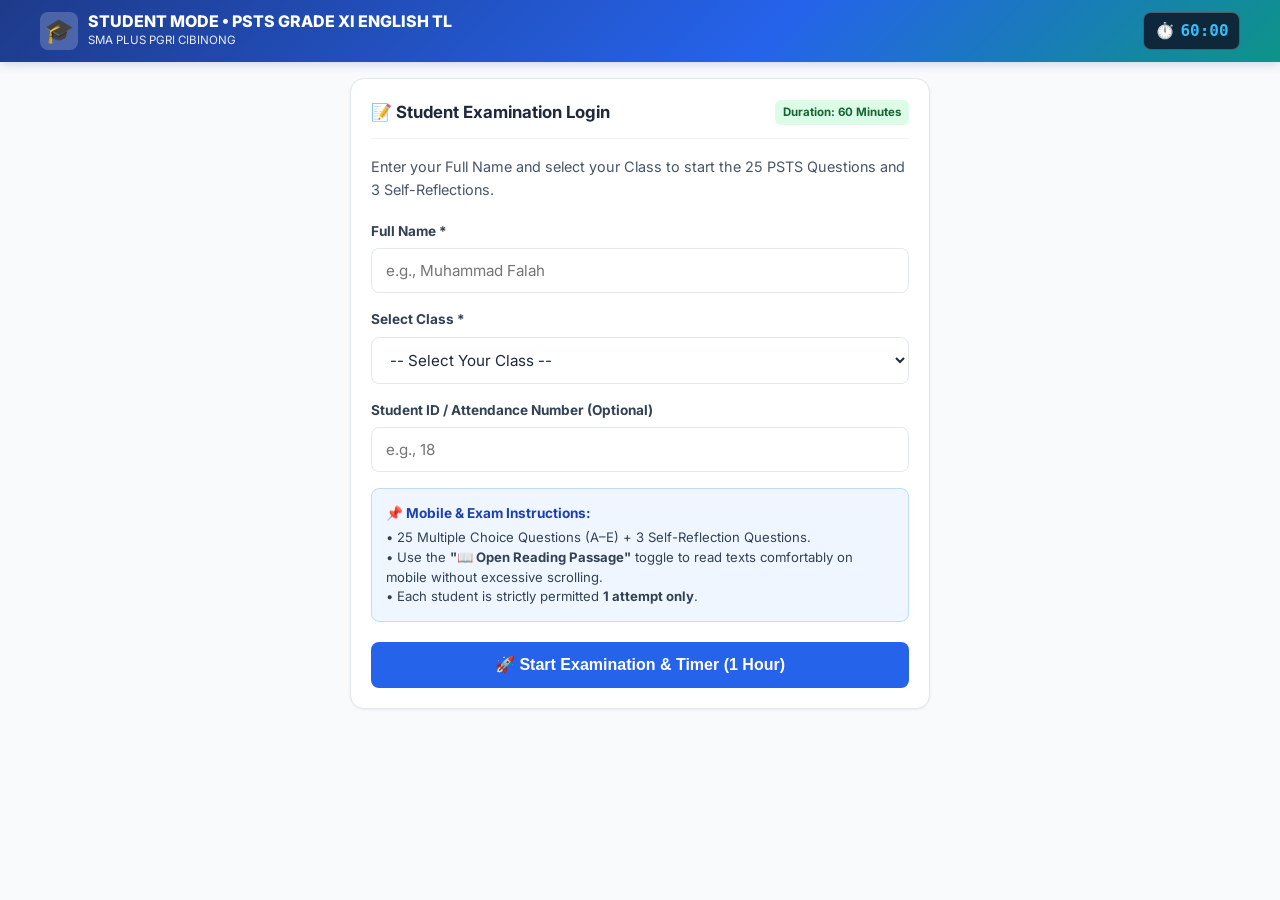
==== commit 6810347a: "Deploy student.html - PSTS XI English TL" ====
--- a/student.html
+++ b/student.html
@@ -1,13 +1,31 @@
 <!DOCTYPE html>
-<html lang="id">
+<html lang="en">
 <head>
     <meta charset="UTF-8">
     <meta name="viewport" content="width=device-width, initial-scale=1.0, maximum-scale=1.0, user-scalable=no">
-    <title>MODE SISWA - PSTS Bahasa Inggris Tingkat Lanjut Kelas XI</title>
+    <title>STUDENT MODE - PSTS English Tingkat Lanjut (TL) Grade XI</title>
     <link rel="preconnect" href="https://fonts.googleapis.com">
     <link rel="preconnect" href="https://fonts.gstatic.com" crossorigin>
     <link href="https://fonts.googleapis.com/css2?family=Inter:wght@400;500;600;700;800&family=Merriweather:ital,wght@0,400;0,700;1,400&display=swap" rel="stylesheet">
     <link rel="stylesheet" href="style.css">
+    <style>
+        .text-controls {
+            display: flex;
+            align-items: center;
+            gap: 0.35rem;
+            font-size: 0.78rem;
+            font-weight: 700;
+        }
+        .text-btn {
+            background: rgba(255,255,255,0.2);
+            border: 1px solid rgba(255,255,255,0.4);
+            color: #fff;
+            padding: 0.2rem 0.5rem;
+            border-radius: 4px;
+            cursor: pointer;
+            font-weight: 800;
+        }
+    </style>
 </head>
 <body>
 
@@ -15,21 +33,16 @@
     <header class="app-header">
         <div class="header-container">
             <div class="brand-section">
-                <div class="brand-icon">🐉</div>
+                <div class="brand-icon">🎓</div>
                 <div class="brand-title">
-                    <h1>MODE SISWA • PSTS XI TL</h1>
-                    <p>SMA PLUS PGRI CIBINONG — B. Inggris Tingkat Lanjut</p>
+                    <h1>STUDENT MODE • PSTS GRADE XI ENGLISH TL</h1>
+                    <p>SMA PLUS PGRI CIBINONG</p>
                 </div>
             </div>
 
             <div class="header-controls">
-                <div class="live-badge">
-                    <span class="live-dot"></span>
-                    <span>ONLINE</span>
-                </div>
-
                 <!-- 1 HOUR COUNTDOWN TIMER -->
-                <div id="exam-timer" class="timer-container" title="Sisa Waktu Pengerjaan (1 Jam)">
+                <div id="exam-timer" class="timer-container" title="Remaining Examination Time (1 Hour)">
                     ⏱️ <span id="timer-display">60:00</span>
                 </div>
             </div>
@@ -38,30 +51,29 @@
 
     <div class="main-wrapper">
 
-        <!-- STEP 1: REGISTRATION / IDENTITY FORM (WITH 1-ATTEMPT CHECK) -->
+        <!-- STEP 1: REGISTRATION / IDENTITY FORM -->
         <section id="step-register" class="card" style="max-width: 580px; margin: 1rem auto;">
             <div class="card-header">
-                <h2 class="card-title">📝 Masuk Ujian Siswa (English TL)</h2>
-                <span class="badge-tag badge-easy">Durasi: 60 Menit (1 Attempt)</span>
+                <h2 class="card-title">📝 Student Examination Login</h2>
+                <span class="badge-tag badge-easy">Duration: 60 Minutes</span>
             </div>
             <p style="color: var(--slate-600); margin-bottom: 1.25rem; font-size: 0.9rem;">
-                Silakan lengkapi data diri Anda. Setiap siswa <strong>hanya memiliki 1 kali kesempatan ujian (1 Attempt)</strong>.
+                Enter your Full Name and select your Class to start the 25 PSTS Questions and 3 Self-Reflections.
             </p>
 
-            <div id="attempt-alert-box" style="display: none; background: #fee2e2; border: 1.5px solid #ef4444; color: #991b1b; padding: 0.85rem; border-radius: 8px; margin-bottom: 1rem; font-size: 0.88rem;">
-                <!-- Attempt Warning -->
-            </div>
+            <!-- Single Attempt Warning Box -->
+            <div id="attempt-alert-box" style="display: none; background: #fef2f2; border: 1px solid #f87171; color: #991b1b; padding: 0.85rem; border-radius: 8px; margin-bottom: 1.25rem; font-size: 0.85rem; line-height: 1.5;"></div>
 
             <form id="student-form" onsubmit="handleStartExam(event)">
                 <div class="form-group">
-                    <label class="form-label" for="student-name">Nama Lengkap Siswa *</label>
-                    <input type="text" id="student-name" class="form-control" placeholder="Contoh: Muhammad Raihan" required>
+                    <label class="form-label" for="student-name">Full Name *</label>
+                    <input type="text" id="student-name" class="form-control" placeholder="e.g., Muhammad Falah" required>
                 </div>
 
                 <div class="form-group">
-                    <label class="form-label" for="student-class">Pilih Kelas *</label>
+                    <label class="form-label" for="student-class">Select Class *</label>
                     <select id="student-class" class="form-select" required>
-                        <option value="" disabled selected>-- Pilih Kelas XI Anda --</option>
+                        <option value="" disabled selected>-- Select Your Class --</option>
                         <option value="XI INT 1">XI INT 1</option>
                         <option value="XI INT 2">XI INT 2</option>
                         <option value="XI INT 3">XI INT 3</option>
@@ -78,21 +90,21 @@
                 </div>
 
                 <div class="form-group">
-                    <label class="form-label" for="student-nis">Nomor Absen / NIS (Opsional)</label>
-                    <input type="text" id="student-nis" class="form-control" placeholder="Contoh: 14">
+                    <label class="form-label" for="student-nis">Student ID / Attendance Number (Optional)</label>
+                    <input type="text" id="student-nis" class="form-control" placeholder="e.g., 18">
                 </div>
 
                 <div style="background: #eff6ff; padding: 0.85rem; border-radius: 8px; margin-bottom: 1.25rem; border: 1px solid #bfdbfe;">
-                    <div style="font-weight: 700; color: #1e40af; font-size: 0.85rem; margin-bottom: 0.25rem;">📌 Petunjuk Pengerjaan:</div>
+                    <div style="font-weight: 700; color: #1e40af; font-size: 0.85rem; margin-bottom: 0.25rem;">📌 Mobile & Exam Instructions:</div>
                     <div style="font-size: 0.82rem; color: #334155; line-height: 1.5;">
-                        • Materi: <strong>Narrative Legends (Komodo Island, Crying Stone, Ande-Ande Lumut, Situ Bagendit)</strong> + <strong>Simple Past Tense</strong>.<br>
-                        • 25 Soal Pilihan Ganda (A-E) + 3 Pertanyaan Refleksi.<br>
-                        • Waktu pengerjaan adalah <strong>1 Jam (60:00)</strong>.
+                        • 25 Multiple Choice Questions (A–E) + 3 Self-Reflection Questions.<br>
+                        • Use the <strong>"📖 Open Reading Passage"</strong> toggle to read texts comfortably on mobile without excessive scrolling.<br>
+                        • Each student is strictly permitted <strong>1 attempt only</strong>.
                     </div>
                 </div>
 
                 <button type="submit" id="btn-start-exam" class="btn btn-primary" style="width: 100%; padding: 0.85rem; font-size: 1rem;">
-                    🚀 Mulai Ujian & Timer (1 Jam)
+                    🚀 Start Examination & Timer (1 Hour)
                 </button>
             </form>
         </section>
@@ -100,24 +112,25 @@
         <!-- STEP 2: EXAM WORKSPACE (QUESTIONS & REFLECTIONS) -->
         <section id="step-exam" style="display: none;">
             
+            <!-- Student Banner Info & Navigation Tabs -->
             <div style="display: flex; justify-content: space-between; align-items: center; background: var(--white); padding: 0.6rem 0.9rem; border-radius: var(--radius-md); margin-bottom: 0.75rem; border: 1px solid var(--slate-200); font-size: 0.85rem;">
                 <div>
-                    <span style="font-weight: 800; color: var(--primary);" id="display-student-name">Nama</span> • 
-                    <span class="badge-tag badge-easy" id="display-student-class">Kelas</span>
+                    <span style="font-weight: 800; color: var(--primary);" id="display-student-name">Student Name</span> • 
+                    <span class="badge-tag badge-easy" id="display-student-class">Class</span>
                 </div>
                 <div style="font-weight: 700; color: var(--slate-600);">
-                    Progres: <span id="progress-indicator" style="color: var(--primary);">0/25 (0%)</span>
+                    Progress: <span id="progress-indicator" style="color: var(--primary);">0/25 (0%)</span>
                 </div>
             </div>
 
             <!-- Tab Switcher -->
             <div class="tab-nav">
                 <button class="tab-btn active" id="tab-btn-questions" onclick="switchStudentTab('questions')">
-                    📝 SOAL (25)
+                    📝 QUESTIONS (25)
                     <span class="tab-badge" id="answered-count-badge">0/25</span>
                 </button>
                 <button class="tab-btn" id="tab-btn-reflections" onclick="switchStudentTab('reflections')">
-                    💭 REFLEKSI (3)
+                    💭 REFLECTIONS (3)
                     <span class="tab-badge" id="reflections-count-badge">0/3</span>
                 </button>
             </div>
@@ -125,9 +138,9 @@
             <!-- TAB 1: QUESTIONS WORKSPACE -->
             <div id="student-tab-questions" class="tab-content active">
 
-                <!-- Mobile Passage Toggle Bar -->
+                <!-- Mobile Passage Toggle Button (Visible on phones) -->
                 <div class="mobile-passage-toggle" id="mobile-passage-toggle" onclick="toggleMobilePassage()">
-                    <span>📖 <span id="mobile-passage-btn-text">Buka Cerita Legenda</span></span>
+                    <span>📖 <span id="mobile-passage-btn-text">Open Reading Passage</span></span>
                     <span id="mobile-passage-icon">▼</span>
                 </div>
 
@@ -137,9 +150,9 @@
                     <div class="passage-card" id="passage-card-element">
                         <div style="display: flex; justify-content: space-between; align-items: center; margin-bottom: 0.35rem;">
                             <span class="passage-category" id="passage-category-tag">Narrative Text</span>
-                            <span style="font-size: 0.75rem; font-weight: 600; color: var(--slate-400);" id="passage-rel-tag">Rujukan Soal</span>
+                            <span style="font-size: 0.75rem; font-weight: 600; color: var(--slate-400);" id="passage-rel-tag">Text Reference</span>
                         </div>
-                        <h2 class="passage-title" id="passage-title">Judul Teks</h2>
+                        <h2 class="passage-title" id="passage-title">Passage Title</h2>
                         <div class="passage-body" id="passage-body">
                             <!-- Injected passage -->
                         </div>
@@ -148,7 +161,7 @@
                     <!-- Question & Options Card -->
                     <div class="question-container">
                         <div class="q-header">
-                            <span class="q-badge" id="q-number-badge">Soal #1 dari 25</span>
+                            <span class="q-badge" id="q-number-badge">Question #1 of 25</span>
                             <span class="skill-tag" id="q-skill-badge">Skill</span>
                         </div>
 
@@ -163,10 +176,10 @@
                         <!-- Desktop Question Nav Buttons -->
                         <div class="q-nav-buttons" style="margin-top: 1.25rem;">
                             <button class="btn btn-secondary" id="btn-prev-q" onclick="navigateQuestion(-1)">
-                                ⬅️ Sebelumnya
+                                ⬅️ Previous
                             </button>
                             <button class="btn btn-primary" id="btn-next-q" onclick="navigateQuestion(1)">
-                                Berikutnya ➡️
+                                Next ➡️
                             </button>
                         </div>
                     </div>
@@ -175,14 +188,14 @@
                     <div class="palette-column">
                         <div class="palette-card">
                             <h3 style="font-size: 0.9rem; font-weight: 700; color: var(--slate-800); margin-bottom: 0.2rem;">
-                                🧭 Nomor Soal (1–25)
+                                🧭 Question Navigator (1–25)
                             </h3>
                             <div class="palette-grid" id="palette-grid-desktop">
                                 <!-- 25 buttons -->
                             </div>
                             <hr style="border: none; border-top: 1px solid var(--slate-200); margin: 1rem 0;">
                             <button class="btn btn-success" style="width: 100%;" onclick="switchStudentTab('reflections')">
-                                Ke Refleksi (3) ➡️
+                                Proceed to Reflections (3) ➡️
                             </button>
                         </div>
                     </div>
@@ -194,11 +207,11 @@
             <div id="student-tab-reflections" class="tab-content">
                 <div class="card" style="max-width: 800px; margin: 0 auto;">
                     <div class="card-header">
-                        <h2 class="card-title">💭 3 Pertanyaan Refleksi Diri</h2>
-                        <span class="badge-tag badge-medium">Wajib Diisi</span>
+                        <h2 class="card-title">💭 3 Self-Reflection Questions</h2>
+                        <span class="badge-tag badge-medium">Mandatory</span>
                     </div>
                     <p style="color: var(--slate-600); margin-bottom: 1.25rem; font-size: 0.88rem;">
-                        Tuliskan tanggapan refleksi Anda secara jujur dan mendalam pada kolom berikut:
+                        Please provide your honest and comprehensive reflection answers in the text boxes below:
                     </p>
 
                     <div id="reflections-form-container">
@@ -207,10 +220,10 @@
 
                     <div style="display: flex; justify-content: space-between; align-items: center; margin-top: 1.5rem; flex-wrap: wrap; gap: 0.75rem;">
                         <button class="btn btn-secondary" onclick="switchStudentTab('questions')">
-                            ⬅️ Kembali ke Soal
+                            ⬅️ Back to Questions
                         </button>
                         <button class="btn btn-success" style="padding: 0.85rem 1.75rem; font-size: 1rem;" onclick="openSubmitConfirmModal()">
-                            ✅ Selesai & Kirim Ujian
+                            ✅ Finish & Submit Examination
                         </button>
                     </div>
                 </div>
@@ -235,38 +248,38 @@
         <section id="step-result" style="display: none; max-width: 650px; margin: 1.5rem auto;">
             <div class="score-banner">
                 <div style="font-size: 2.2rem; margin-bottom: 0.35rem;">🎉</div>
-                <h1 style="font-size: 1.5rem; font-weight: 800;">Ujian Berhasil Terkirim!</h1>
-                <p style="opacity: 0.9; font-size: 0.88rem;">Jawaban Anda telah tersimpan secara <strong>Permanen Realtime</strong> di Mode Guru.</p>
+                <h1 style="font-size: 1.5rem; font-weight: 800;">Examination Successfully Submitted!</h1>
+                <p style="opacity: 0.9; font-size: 0.88rem;">Your responses have been securely saved and synchronized in <strong>Realtime</strong> with Teacher Mode.</p>
 
                 <div class="score-circle">
                     <span class="score-num" id="res-score-val">0</span>
-                    <span class="score-label">Skor (0-100)</span>
+                    <span class="score-label">Score (0–100)</span>
                 </div>
 
                 <div style="font-size: 1rem; font-weight: 700;" id="res-correct-count">
-                    Benar: 0 / 25 Soal
+                    Correct: 0 / 25 Questions
                 </div>
             </div>
 
             <div class="card">
                 <h3 style="font-size: 1rem; font-weight: 700; margin-bottom: 0.75rem; color: var(--slate-800);">
-                    📋 Bukti Pengiriman Ujian
+                    📋 Examination Submission Receipt
                 </h3>
                 <table class="data-table" style="margin-bottom: 1.25rem;">
                     <tbody>
-                        <tr><td style="font-weight:700;">Nama Siswa</td><td id="res-name">-</td></tr>
-                        <tr><td style="font-weight:700;">Kelas</td><td id="res-class">-</td></tr>
-                        <tr><td style="font-weight:700;">Waktu Pengerjaan</td><td id="res-time">-</td></tr>
-                        <tr><td style="font-weight:700;">Status</td><td><span class="badge-tag badge-easy">✅ Terkirim Permanen ke Cloud Guru</span></td></tr>
+                        <tr><td style="font-weight:700;">Student Name</td><td id="res-name">-</td></tr>
+                        <tr><td style="font-weight:700;">Class</td><td id="res-class">-</td></tr>
+                        <tr><td style="font-weight:700;">Duration</td><td id="res-time">-</td></tr>
+                        <tr><td style="font-weight:700;">Status</td><td><span class="badge-tag badge-easy">✅ Synchronized to Teacher Cloud</span></td></tr>
                     </tbody>
                 </table>
 
                 <div style="display: flex; gap: 0.75rem; flex-wrap: wrap;">
                     <button class="btn btn-primary" onclick="window.print()">
-                        🖨️ Cetak / Simpan PDF
+                        🖨️ Print / Save PDF
                     </button>
                     <a href="index.html" class="btn btn-outline">
-                        🏠 Halaman Utama
+                        🏠 Return to Portal
                     </a>
                 </div>
             </div>
@@ -279,17 +292,17 @@
         <div class="modal-content" style="max-width: 450px;">
             <button class="modal-close" onclick="closeMobilePaletteModal()">&times;</button>
             <h3 style="font-size: 1.1rem; font-weight: 800; color: var(--slate-800); margin-bottom: 0.35rem;">
-                🧭 Daftar Nomor Soal (1–25)
+                🧭 Question Navigator (1–25)
             </h3>
             <p style="font-size: 0.8rem; color: var(--slate-500); margin-bottom: 1rem;">
-                Ketuk nomor soal untuk langsung menuju ke soal tersebut:
+                Tap any question number to jump directly to it:
             </p>
             <div class="palette-grid" id="palette-grid-mobile">
                 <!-- Mobile 25 buttons -->
             </div>
             <hr style="border: none; border-top: 1px solid var(--slate-200); margin: 1.25rem 0 1rem;">
             <button class="btn btn-success" style="width: 100%;" onclick="closeMobilePaletteModal(); switchStudentTab('reflections');">
-                Ke Lembar Refleksi (3 Soal) ➡️
+                Proceed to Reflections (3 Questions) ➡️
             </button>
         </div>
     </div>
@@ -299,17 +312,17 @@
         <div class="modal-content" style="max-width: 460px;">
             <button class="modal-close" onclick="closeSubmitConfirmModal()">&times;</button>
             <h3 style="font-size: 1.15rem; font-weight: 800; color: var(--slate-800); margin-bottom: 0.5rem;">
-                ⚠️ Konfirmasi Kirim Jawaban
+                ⚠️ Confirm Examination Submission
             </h3>
             <p style="font-size: 0.88rem; color: var(--slate-600); margin-bottom: 1rem;">
-                Setiap siswa hanya memiliki <strong>1 kali kesempatan kirim (1 Attempt)</strong>. Apakah Anda yakin ingin mengirim seluruh jawaban sekarang?
+                Are you sure you want to finalize your exam and submit your results to the teacher?
             </p>
             <div id="modal-check-summary" style="background: var(--slate-100); padding: 0.85rem; border-radius: 8px; margin-bottom: 1.25rem; font-size: 0.85rem;">
                 <!-- Summary items -->
             </div>
             <div style="display: flex; justify-content: flex-end; gap: 0.5rem;">
-                <button class="btn btn-secondary" onclick="closeSubmitConfirmModal()">Periksa Lagi</button>
-                <button class="btn btn-success" id="btn-final-submit" onclick="executeSubmitExam()">Ya, Kirim Sekarang</button>
+                <button class="btn btn-secondary" onclick="closeSubmitConfirmModal()">Review Answers</button>
+                <button class="btn btn-success" id="btn-final-submit" onclick="executeSubmitExam()">Yes, Submit Final Exam</button>
             </div>
         </div>
     </div>
@@ -334,25 +347,26 @@
             const nis = document.getElementById('student-nis').value.trim();
 
             if (!name || !sClass) {
-                alert("Harap isi Nama Lengkap dan pilih Kelas terlebih dahulu!");
+                alert("Please enter your Full Name and select your Class!");
                 return;
             }
 
             const btn = document.getElementById('btn-start-exam');
             btn.disabled = true;
-            btn.innerText = "Memeriksa Status Ujian...";
-
+            btn.innerText = "Verifying Examination Status...";
+
+            // 1-ATTEMPT VERIFICATION
             const existingAttempt = await syncEngine.checkExistingAttempt(name, sClass);
             if (existingAttempt) {
                 const alertBox = document.getElementById('attempt-alert-box');
                 alertBox.style.display = 'block';
                 alertBox.innerHTML = `
-                    <strong>⚠️ Perhatian: Ujian Sudah Pernah Diselesaikan!</strong><br>
-                    Siswa bernama <strong>${existingAttempt.name}</strong> (${existingAttempt.studentClass}) telah tercatat menyelesaikan ujian ini pada <em>${new Date(existingAttempt.timestamp).toLocaleString('id-ID')}</em> dengan skor <strong>${existingAttempt.score}</strong>.<br>
-                    Setiap siswa hanya diberikan <strong>1 kali kesempatan (1 Attempt)</strong>.
+                    <strong>⚠️ Notice: Exam Already Completed!</strong><br>
+                    Student <strong>${existingAttempt.name}</strong> (${existingAttempt.studentClass}) has already completed this exam on <em>${new Date(existingAttempt.timestamp).toLocaleString('en-US', { dateStyle: 'medium', timeStyle: 'short' })}</em> with a score of <strong>${existingAttempt.score}</strong>.<br>
+                    Each student is strictly permitted <strong>1 attempt only</strong>.
                 `;
                 btn.disabled = false;
-                btn.innerText = "🚀 Mulai Ujian & Timer (1 Jam)";
+                btn.innerText = "🚀 Start Examination & Timer (1 Hour)";
                 return;
             }
 
@@ -389,7 +403,7 @@
 
                 if (remainingSeconds <= 0) {
                     clearInterval(timerInterval);
-                    alert("⏰ Waktu ujian 1 Jam telah habis! Jawaban Anda akan otomatis dikirimkan.");
+                    alert("⏰ The 1-Hour examination time limit has expired! Your responses are being automatically submitted.");
                     executeSubmitExam();
                 }
             }, 1000);
@@ -432,6 +446,7 @@
             }
         }
 
+        // Toggle Mobile Passage Accordion
         function toggleMobilePassage() {
             const passCard = document.getElementById('passage-card-element');
             const icon = document.getElementById('mobile-passage-icon');
@@ -440,11 +455,11 @@
             if (isMobilePassageOpen) {
                 passCard.classList.remove('collapsed-mobile');
                 icon.innerText = "▲";
-                document.getElementById('mobile-passage-btn-text').innerText = "Tutup Cerita Legenda";
+                document.getElementById('mobile-passage-btn-text').innerText = "Close Reading Passage";
             } else {
                 passCard.classList.add('collapsed-mobile');
                 icon.innerText = "▼";
-                document.getElementById('mobile-passage-btn-text').innerText = "Buka Cerita Legenda";
+                document.getElementById('mobile-passage-btn-text').innerText = "Open Reading Passage";
             }
         }
 
@@ -472,7 +487,7 @@
             currentQIndex = index;
             const q = QUESTIONS_DATA[index];
 
-            document.getElementById('q-number-badge').innerText = `Soal #${q.id} dari 25`;
+            document.getElementById('q-number-badge').innerText = `Question #${q.id} of 25`;
             document.getElementById('q-skill-badge').innerText = `${q.level} • ${q.skill}`;
             document.getElementById('q-text-content').innerText = q.question;
             document.getElementById('mobile-q-indicator').innerText = `No. ${q.id}/25`;
@@ -484,14 +499,14 @@
                 const p = PASSAGES[q.passageId];
                 document.getElementById('passage-category-tag').innerText = p.category;
                 document.getElementById('passage-title').innerText = p.title;
-                document.getElementById('passage-rel-tag').innerText = `Rujukan Soal #${q.id}`;
+                document.getElementById('passage-rel-tag').innerText = `Reference for Question #${q.id}`;
                 
                 const paragraphs = p.content.split('\n\n').map(par => `<p>${par.replace(/\n/g, '<br>')}</p>`).join('');
                 document.getElementById('passage-body').innerHTML = paragraphs;
                 
                 passCard.style.display = 'block';
                 toggleBar.style.display = 'flex';
-                document.getElementById('mobile-passage-btn-text').innerText = `Legenda: ${p.title}`;
+                document.getElementById('mobile-passage-btn-text').innerText = `Reading: ${p.title}`;
             } else {
                 passCard.style.display = 'none';
                 toggleBar.style.display = 'none';
@@ -516,10 +531,11 @@
             });
 
             document.getElementById('btn-prev-q').disabled = index === 0;
-            const nextLabel = index === QUESTIONS_DATA.length - 1 ? "Ke Refleksi (3) ➡️" : "Berikutnya ➡️";
+            const nextLabel = index === QUESTIONS_DATA.length - 1 ? "Proceed to Reflections (3) ➡️" : "Next ➡️";
             document.getElementById('btn-next-q').innerText = nextLabel;
-            document.getElementById('btn-mobile-next').innerText = index === QUESTIONS_DATA.length - 1 ? "Refleksi ➡️" : "Next ➡️";
-
+            document.getElementById('btn-mobile-next').innerText = index === QUESTIONS_DATA.length - 1 ? "Reflections ➡️" : "Next ➡️";
+
+            // Update Palette Active States
             document.querySelectorAll('.pal-btn').forEach((btn) => {
                 const qNum = parseInt(btn.innerText, 10);
                 btn.classList.toggle('current', qNum === (index + 1));
@@ -583,7 +599,7 @@
                 const box = document.createElement('div');
                 box.className = 'reflection-box';
                 box.innerHTML = `
-                    <div class="ref-title">Refleksi ${idx + 1}: ${ref.title}</div>
+                    <div class="ref-title">Reflection ${idx + 1}: ${ref.title}</div>
                     <div class="ref-q">${ref.question}</div>
                     <textarea class="ref-textarea" id="input-${ref.id}" placeholder="${ref.placeholder}" oninput="saveReflection('${ref.id}', this.value)">${studentReflections[ref.id] || ''}</textarea>
                 `;
@@ -605,8 +621,8 @@
             if (studentReflections.ref3 && studentReflections.ref3.trim()) refCount++;
 
             let summaryHtml = `
-                <div>• Soal Terjawab: <strong>${answeredCount} / 25</strong> ${missingQ > 0 ? `<span style="color:var(--danger); font-weight:700;">(${missingQ} belum dijawab!)</span>` : '✅'}</div>
-                <div style="margin-top:0.35rem;">• Refleksi Terisi: <strong>${refCount} / 3</strong></div>
+                <div>• Questions Answered: <strong>${answeredCount} / 25</strong> ${missingQ > 0 ? `<span style="color:var(--danger); font-weight:700;">(${missingQ} unanswered!)</span>` : '✅'}</div>
+                <div style="margin-top:0.35rem;">• Reflections Completed: <strong>${refCount} / 3</strong></div>
             `;
 
             document.getElementById('modal-check-summary').innerHTML = summaryHtml;
@@ -658,7 +674,7 @@
             if (bottomBar) bottomBar.style.display = 'none';
 
             document.getElementById('res-score-val').innerText = score;
-            document.getElementById('res-correct-count').innerText = `Benar: ${correctCount} / 25 Soal (${score}%)`;
+            document.getElementById('res-correct-count').innerText = `Correct: ${correctCount} / 25 Questions (${score}%)`;
             document.getElementById('res-name').innerText = currentStudent.name;
             document.getElementById('res-class').innerText = currentStudent.studentClass;
             document.getElementById('res-time').innerText = timeSpentStr;
